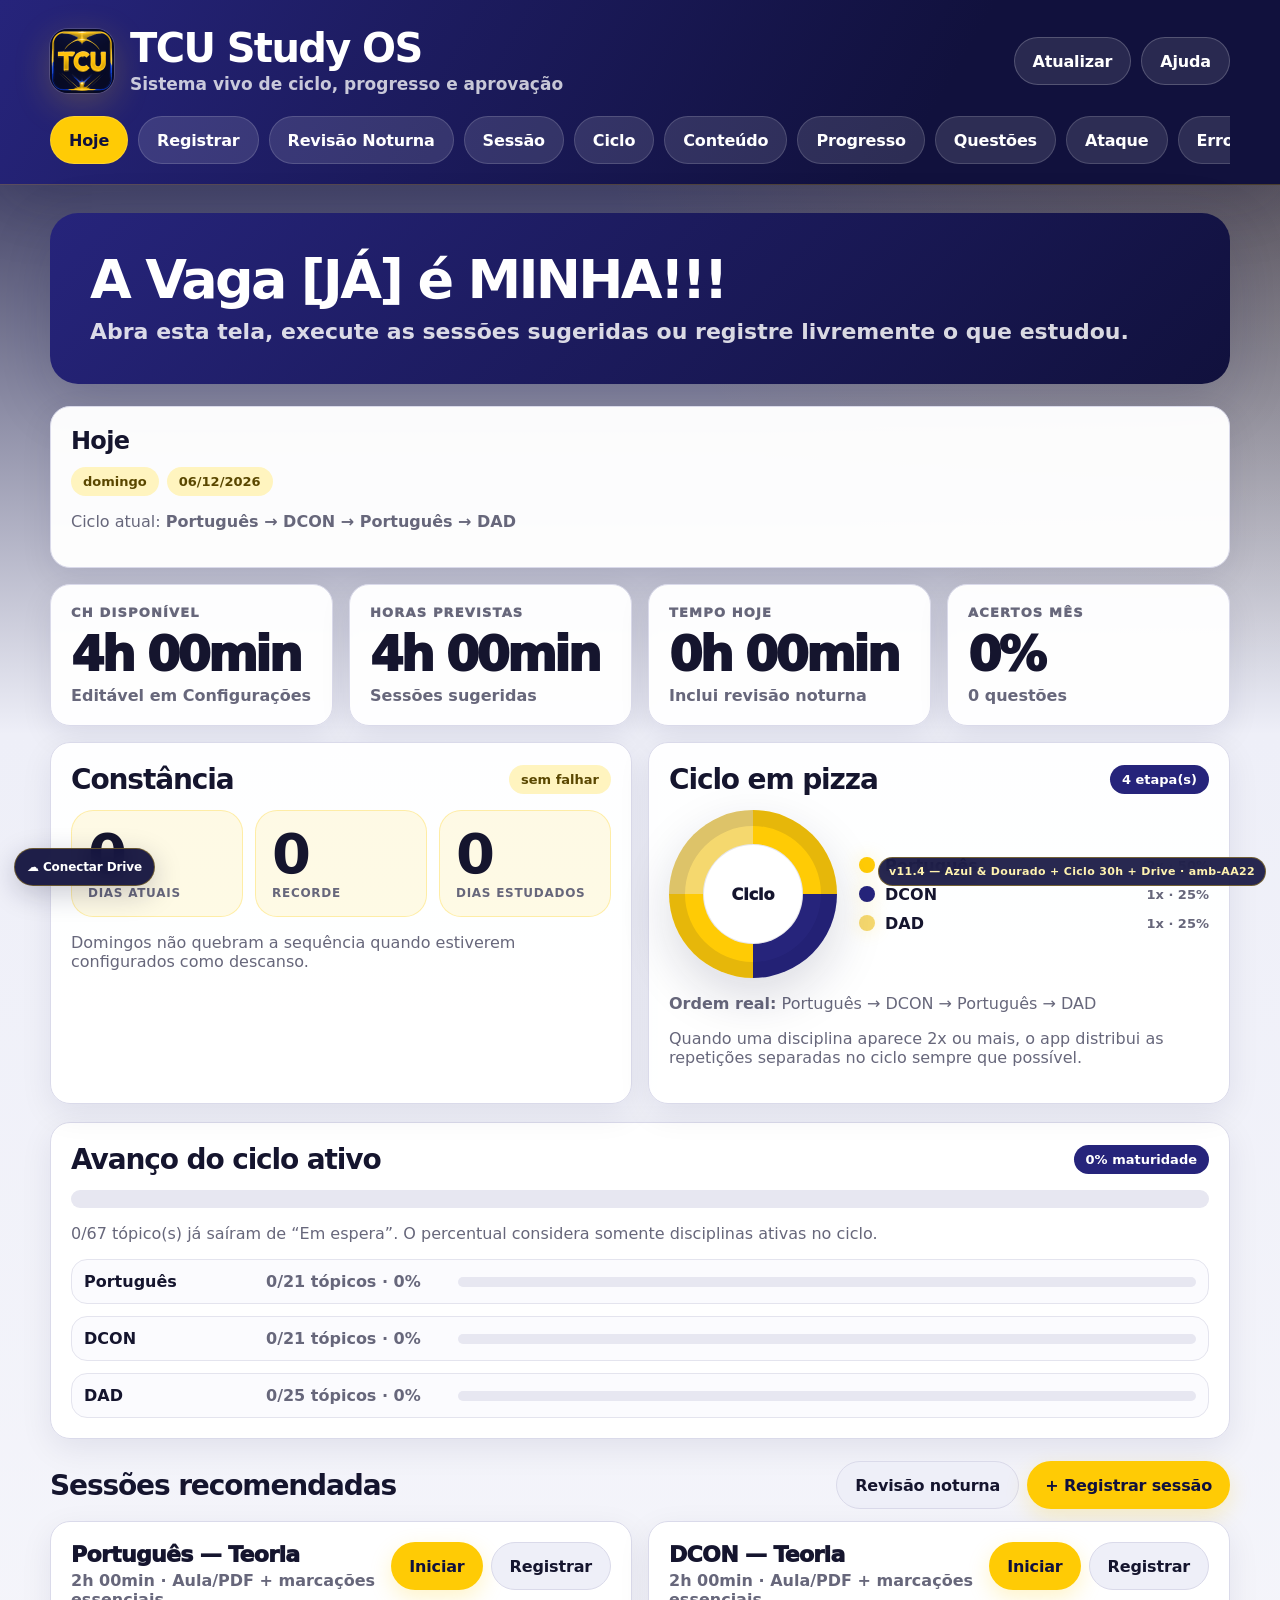
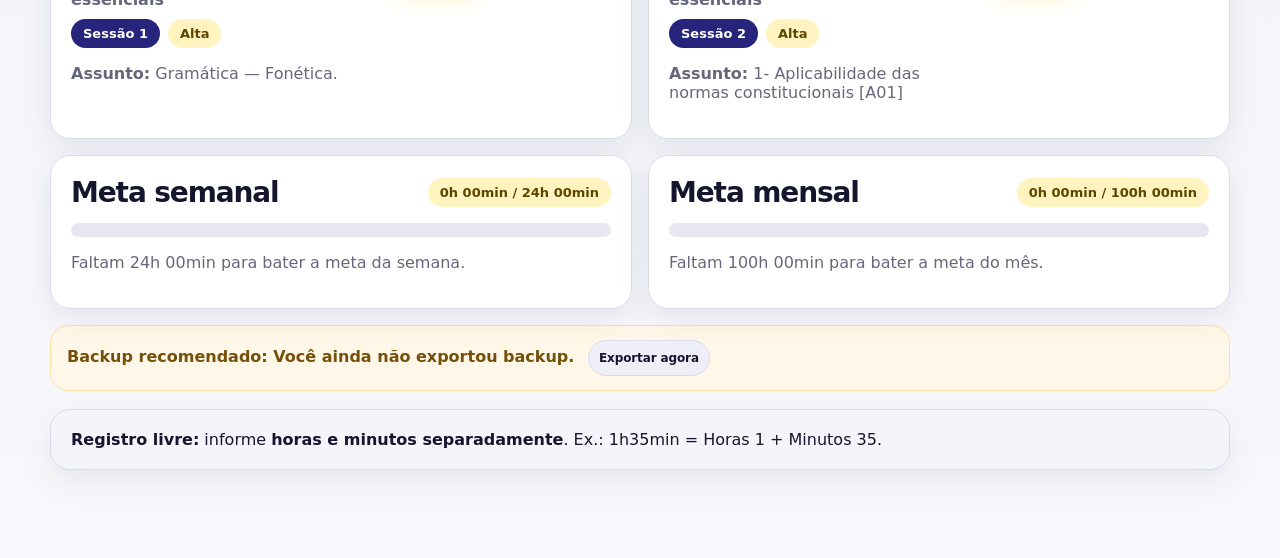
==== index.html @ 18fb5bc8 "Load v11.5 migration before app startup" ====
<!doctype html>
<html lang="pt-BR">
<head>
  <meta charset="utf-8" />
  <meta name="viewport" content="width=device-width, initial-scale=1, viewport-fit=cover" />
  <meta name="theme-color" content="#26247B" />
  <meta name="apple-mobile-web-app-capable" content="yes" />
  <meta name="apple-mobile-web-app-status-bar-style" content="black-translucent" />
  <meta name="apple-mobile-web-app-title" content="TCU Study OS" />
  <title>TCU Study OS</title>
  <link rel="manifest" href="manifest.webmanifest" />
  <link rel="icon" type="image/svg+xml" href="assets/icons/favicon-v11-blue-gold.svg?v=11.5" />
  <link rel="apple-touch-icon" href="assets/icons/logo-v11-azul-dourado.png?v=11.5" />
  <link rel="stylesheet" href="styles.css?v=11.5" />
  <link rel="stylesheet" href="drive-sync.css?v=11.5" />
</head>
<body>
  <div id="app" class="app-shell" aria-live="polite"></div>
  <noscript>Este app precisa de JavaScript ativado para funcionar.</noscript>
  <!-- v11.5: cria os cursos que faltarem, corrige o ciclo e marca extras de DAD antes de o app ler o estado local. -->
  <script src="study-plan-v11-5.js?v=11.5" defer></script>
  <script src="app.js?v=11.5" defer></script>
  <script src="theme-tcu-blue-gold.js?v=11.5" defer></script>
  <!-- Mantém o hotfix do Client ID OAuth validado na v11.3.1. -->
  <script src="oauth-client-hotfix-v11.3.1.js" defer></script>
  <script src="drive-sync.js?v=11.5" defer></script>
</body>
</html>
---- styles.css ----
:root {
  --bg: #11113D;
  --bg-2: #1B1A58;
  --panel: #ffffff;
  --panel-2: #F4F5FA;
  --ink: #15152E;
  --text: #15152E;
  --muted: #67677B;
  --line: #DADAEA;
  --brand: #FFCB05;
  --brand-2: #F5D86E;
  --brand-3: #26247B;
  --warning: #C68A00;
  --danger: #D64545;
  --ok: #008C44;
  --shadow: 0 18px 60px rgba(17, 17, 61, .18);
  --radius-xl: 28px;
  --radius-lg: 20px;
  --radius-md: 14px;
  --max: 1180px;
  --touch: 48px;
  font-family: Inter, ui-sans-serif, system-ui, -apple-system, BlinkMacSystemFont, "Segoe UI", sans-serif;
}

* { box-sizing: border-box; }
html { background: var(--bg); color: var(--ink); }
body { margin: 0; min-height: 100vh; background: radial-gradient(circle at top right, rgba(255,203,5,.14), transparent 28%), linear-gradient(180deg, #11113D 0%, #EEEFF8 34%, #F8F8FC 100%); }
button, input, select, textarea { font: inherit; }
button { cursor: pointer; border: 0; }
a { color: inherit; }

.app-shell { min-height: 100vh; }
.container { width: min(var(--max), calc(100% - 28px)); margin: 0 auto; }

.hero {
  background: linear-gradient(120deg, #26247B, #11113D 72%);
  color: white;
  border-bottom: 1px solid rgba(255,203,5,.24);
  box-shadow: var(--shadow);
}
.hero-inner { width: min(var(--max), calc(100% - 28px)); margin: 0 auto; padding: 28px 0 20px; }
.topbar { display: flex; align-items: center; justify-content: space-between; gap: 18px; }
.brand { display: flex; align-items: center; gap: 16px; min-width: 0; }
.logo { width: 64px; height: 64px; border-radius: 18px; object-fit: cover; box-shadow: 0 0 0 1px rgba(255,255,255,.14), 0 10px 36px rgba(255,203,5,.22); }
.brand h1 { margin: 0; font-size: clamp(24px, 4vw, 40px); line-height: 1; letter-spacing: -.04em; }
.brand p { margin: 6px 0 0; color: rgba(255,255,255,.76); font-weight: 800; font-size: clamp(14px, 2vw, 17px); }
.top-actions { display: flex; gap: 10px; flex-wrap: wrap; justify-content: flex-end; }
.nav { display: flex; gap: 10px; overflow-x: auto; padding: 22px 0 0; scrollbar-width: none; }
.nav::-webkit-scrollbar { display: none; }
.nav-btn, .ghost-btn, .primary-btn, .danger-btn, .subtle-btn {
  min-height: var(--touch); padding: 12px 18px; border-radius: 999px; font-weight: 900; letter-spacing: -.01em; white-space: nowrap; transition: transform .12s ease, opacity .12s ease, background .12s ease;
}
.nav-btn { color: white; background: rgba(255,255,255,.12); border: 1px solid rgba(255,255,255,.15); }
.nav-btn.active { color: #11113D; background: var(--brand); }
.ghost-btn { color: white; background: rgba(255,255,255,.10); border: 1px solid rgba(255,255,255,.20); }
.primary-btn { color: #11113D; background: var(--brand); box-shadow: 0 8px 22px rgba(255,203,5,.22); }
.subtle-btn { color: var(--ink); background: #EEEFF8; border: 1px solid var(--line); }
.danger-btn { color: white; background: var(--danger); }
button:hover { transform: translateY(-1px); }
button:disabled { opacity: .46; cursor: not-allowed; transform: none; }

main { padding: 28px 0 88px; }
.banner { background: linear-gradient(135deg, #26247B, #11113D); color: white; border-radius: var(--radius-xl); padding: clamp(24px, 4vw, 40px); box-shadow: var(--shadow); margin-bottom: 22px; }
.banner h2 { margin: 0; font-size: clamp(32px, 6vw, 54px); letter-spacing: -.05em; line-height: 1; }
.banner p { margin: 12px 0 0; color: rgba(255,255,255,.84); font-size: clamp(17px, 2.5vw, 22px); font-weight: 700; }

.grid { display: grid; gap: 16px; }
.grid.cards-4 { grid-template-columns: repeat(4, minmax(0,1fr)); }
.grid.cards-3 { grid-template-columns: repeat(3, minmax(0,1fr)); }
.grid.cards-2 { grid-template-columns: repeat(2, minmax(0,1fr)); }
.card { background: rgba(255,255,255,.97); border: 1px solid var(--line); border-radius: var(--radius-lg); padding: 20px; box-shadow: 0 10px 32px rgba(17,17,61,.08); }
.card.soft { background: var(--panel-2); }
.card h3 { margin: 0 0 12px; font-size: 24px; letter-spacing: -.03em; }
.kpi { min-height: 118px; }
.kpi .label { color: var(--muted); text-transform: uppercase; letter-spacing: .09em; font-size: 13px; font-weight: 1000; }
.kpi .value { font-size: clamp(30px, 5vw, 48px); line-height: 1; margin-top: 10px; font-weight: 1000; letter-spacing: -.06em; }
.kpi .hint { margin-top: 8px; color: var(--muted); font-weight: 700; }
.badges { display: flex; gap: 8px; flex-wrap: wrap; margin: 10px 0 14px; }
.badge { display: inline-flex; align-items: center; gap: 6px; border-radius: 999px; padding: 7px 12px; font-weight: 900; font-size: 13px; background: #FFF4BF; color: #5A4700; }
.badge.dark { background: #26247B; color: white; }
.badge.warn { background: #FFF3D7; color: #745000; }
.badge.danger { background: #FFE5E5; color: #842222; }
.badge.ok { background: #DDF4E8; color: #006B35; }

.session-card { display: grid; grid-template-columns: 1fr auto; gap: 12px; align-items: start; }
.session-title { font-size: 22px; font-weight: 1000; letter-spacing: -.03em; }
.session-meta { color: var(--muted); margin-top: 4px; font-weight: 700; }
.source-link { color: #26247B; font-weight: 900; text-decoration: none; }
.source-link:hover { text-decoration: underline; }

.form-grid { display: grid; grid-template-columns: repeat(12, minmax(0, 1fr)); gap: 14px; align-items: end; }
.field { display: flex; flex-direction: column; gap: 7px; }
.field label { font-weight: 1000; color: #57576E; text-transform: uppercase; letter-spacing: .08em; font-size: 12px; }
.field input, .field select, .field textarea {
  min-height: 52px;
  border: 1px solid #DADAEA;
  background: white;
  color: var(--ink);
  border-radius: 14px;
  padding: 12px 14px;
  outline: none;
  width: 100%;
}
.field textarea { min-height: 96px; resize: vertical; }
.field input:focus, .field select:focus, .field textarea:focus { border-color: var(--brand); box-shadow: 0 0 0 4px rgba(255,203,5,.16); }
.span-2 { grid-column: span 2; }
.span-3 { grid-column: span 3; }
.span-4 { grid-column: span 4; }
.span-5 { grid-column: span 5; }
.span-6 { grid-column: span 6; }
.span-8 { grid-column: span 8; }
.span-12 { grid-column: span 12; }

.table-wrap { overflow-x: auto; border: 1px solid var(--line); border-radius: 18px; background: white; }
table { width: 100%; border-collapse: collapse; min-width: 780px; }
th, td { padding: 12px 14px; border-bottom: 1px solid #E6E6F0; text-align: left; vertical-align: middle; }
th { background: #F2F2F8; color: #5F5F76; text-transform: uppercase; letter-spacing: .07em; font-size: 12px; font-weight: 1000; }
tr:last-child td { border-bottom: 0; }
.table-actions { display:flex; gap:8px; flex-wrap: wrap; }
.inline-input { width: 100%; min-width: 90px; border: 1px solid #DADAEA; border-radius: 12px; padding: 8px 10px; }
.inline-select { width: 100%; min-width: 112px; border: 1px solid #DADAEA; border-radius: 12px; padding: 8px 10px; background: white; }
.checkbox { width: 22px; height: 22px; accent-color: #26247B; }
.progress-bar { height: 10px; border-radius: 999px; background: #E7E7F1; overflow: hidden; }
.progress-bar > span { display: block; height: 100%; background: linear-gradient(90deg, var(--brand), var(--brand-3)); border-radius: inherit; }

.notice { border-radius: 18px; padding: 14px 16px; background: #F5F5FA; border: 1px solid #DADAEA; color: #343451; font-weight: 800; }
.notice.danger { background: #FFF1F1; border-color: #FFD1D1; color: #8C2B2B; }
.notice.warn { background: #FFF8E8; border-color: #FFE1A6; color: #74500A; }
.empty { padding: 22px; color: var(--muted); font-weight: 700; }
.muted { color: var(--muted); }
.section-title { display: flex; align-items: center; justify-content: space-between; gap: 16px; margin: 22px 0 12px; }
.section-title h3 { margin: 0; font-size: 28px; letter-spacing: -.04em; }

.footer-nav { display:none; position: fixed; z-index: 40; left: 0; right: 0; bottom: 0; padding: 10px 10px calc(10px + env(safe-area-inset-bottom)); background: rgba(17,17,61,.94); backdrop-filter: blur(16px); border-top: 1px solid rgba(255,203,5,.24); }
.footer-nav-inner { display: grid; grid-template-columns: repeat(5, 1fr); gap: 6px; }
.footer-nav button { min-height: 48px; border-radius: 16px; background: rgba(255,255,255,.10); color: white; font-size: 12px; font-weight: 1000; }
.footer-nav button.active { background: var(--brand); color: #11113D; }

@media (max-width: 860px) {
  .topbar { align-items: flex-start; }
  .top-actions { display: none; }
  .grid.cards-4, .grid.cards-3, .grid.cards-2 { grid-template-columns: 1fr; }
  .form-grid { grid-template-columns: 1fr; }
  .span-2, .span-3, .span-4, .span-5, .span-6, .span-8, .span-12 { grid-column: span 1; }
  .hero-inner { padding: 22px 0 14px; }
  .logo { width: 56px; height: 56px; }
  .nav { padding-bottom: 2px; }
  .nav .nav-btn:nth-child(n+6) { display:none; }
  main { padding-bottom: 104px; }
  .footer-nav { display:block; }
  .session-card { grid-template-columns: 1fr; }
}

@media (display-mode: standalone) {
  body { padding-top: env(safe-area-inset-top); }
}

/* v3: gestão de conteúdo/tópicos */
.inline-input.topic-notes{min-width:260px; min-height:42px; resize:vertical;}
.mini{padding:8px 10px; font-size:12px;}
@media (max-width: 820px){ .inline-input.topic-notes{min-width:180px;} }

/* v5 — Constância + Ciclo em pizza */
.section-title.compact { margin: 0 0 14px; align-items: center; }
.constancy-card .constancy-values { display: grid; grid-template-columns: repeat(3, 1fr); gap: 12px; margin-top: 8px; }
.constancy-card .constancy-values div { border-radius: 22px; background: rgba(255,203,5,.10); border: 1px solid rgba(255,203,5,.28); padding: 16px; }
.constancy-card .constancy-values strong { display: block; font-size: clamp(32px, 5vw, 56px); line-height: .95; color: var(--ink); }
.constancy-card .constancy-values span { display: block; margin-top: 6px; color: var(--muted); font-weight: 800; text-transform: uppercase; letter-spacing: .06em; font-size: 12px; }
.cycle-pizza-wrap { display: grid; grid-template-columns: 170px 1fr; gap: 20px; align-items: center; }
.cycle-pizza { width: 168px; height: 168px; border-radius: 50%; box-shadow: inset 0 0 0 16px rgba(17,17,61,.10), 0 20px 50px rgba(17,17,61,.15); position: relative; display: grid; place-items: center; }
.cycle-pizza::after { content: ''; position: absolute; inset: 34px; background: #fff; border-radius: 50%; box-shadow: inset 0 0 0 1px rgba(17,17,61,.10); }
.cycle-pizza span { position: relative; z-index: 1; font-weight: 1000; color: var(--ink); }
.cycle-legend { display: grid; gap: 10px; }
.cycle-legend div { display: grid; grid-template-columns: 16px 1fr auto; align-items: center; gap: 10px; }
.cycle-legend i { width: 16px; height: 16px; border-radius: 99px; display: block; box-shadow: 0 0 18px rgba(255,203,5,.22); }
.cycle-legend span { color: var(--muted); font-weight: 800; font-size: 13px; }
@media (max-width: 720px) { .cycle-pizza-wrap { grid-template-columns: 1fr; } .cycle-pizza { margin: 0 auto; } .constancy-card .constancy-values { grid-template-columns: 1fr; } }

/* v7 — rotina inteligente + backup seguro */
.small-kpi { font-size: clamp(22px, 3.2vw, 34px) !important; letter-spacing: -.03em !important; }
.progress-bar.goal { height: 14px; margin: 10px 0 12px; }
.notice.ok { background:#EAF7F0; border-color:#B9E1CC; color:#006B35; }
.field-help { margin-top: 8px; font-weight: 800; }
.table-actions .mini, .mini { min-height: 36px; padding: 7px 10px; }

/* v8 — Progresso motivacional + backup assistido */
.record-card .label { color: var(--muted); text-transform: uppercase; letter-spacing: .09em; font-size: 13px; font-weight: 1000; }
.record-card .value { font-size: clamp(28px, 4.5vw, 44px); line-height: 1; margin-top: 10px; font-weight: 1000; letter-spacing: -.05em; }
.record-card .hint { margin-top: 8px; color: var(--muted); font-weight: 800; }
.progress-bar.big { height: 18px; margin: 14px 0 14px; }
.cycle-progress-list { display: grid; gap: 12px; margin-top: 16px; }
.cycle-progress-row { display: grid; grid-template-columns: 170px 180px 1fr; gap: 12px; align-items: center; padding: 12px; border: 1px solid #E4E4EE; border-radius: 16px; background: #FBFBFE; }
.cycle-progress-row span { color: var(--muted); font-weight: 800; }
.achievement-grid { display: grid; grid-template-columns: repeat(3, minmax(0, 1fr)); gap: 12px; margin-top: 12px; }
.achievement { border: 1px solid #E1E1EC; border-radius: 18px; padding: 14px; background: #FAFAFD; }
.achievement.done { background: linear-gradient(135deg, rgba(255,203,5,.18), rgba(38,36,123,.10)); border-color: rgba(255,203,5,.55); }
.achievement strong { display: block; font-weight: 1000; }
.achievement span { display: block; color: var(--muted); margin-top: 5px; font-weight: 800; }
@media (max-width: 820px) { .cycle-progress-row { grid-template-columns: 1fr; } .achievement-grid { grid-template-columns: 1fr; } }

/* v9 — Questões + versão do app */
.app-version{
  position: fixed;
  right: 14px;
  bottom: 14px;
  z-index: 60;
  padding: 7px 10px;
  border-radius: 999px;
  background: rgba(17, 17, 61, .90);
  color: #FFF3B0;
  border: 1px solid rgba(255,203,5,.35);
  font-size: 11px;
  font-weight: 800;
  letter-spacing: .03em;
  backdrop-filter: blur(10px);
}
.bar-list{display:grid;gap:14px;margin-top:12px}
.bar-row{display:grid;gap:8px}
.bar-label{display:flex;align-items:center;justify-content:space-between;gap:12px;color:var(--text)}
.bar-label span{color:var(--muted);font-weight:800;font-size:14px;white-space:nowrap}
.bar-track{height:14px;border-radius:999px;background:#E8E8F2;overflow:hidden;border:1px solid rgba(17,17,61,.08)}
.bar-track span{display:block;height:100%;border-radius:999px;background:linear-gradient(90deg,#FFCB05,#26247B)}
.bar-track.alt span{background:linear-gradient(90deg,#26247B,#F5D86E)}
@media (max-width: 700px){.app-version{display:none}.bar-label{display:block}.bar-label span{display:block;margin-top:3px;white-space:normal}}
---- drive-sync.css ----
.drive-sync-floating[data-state="synced"] {
  border-color: rgba(255,203,5,.55);
}

.drive-sync-floating[data-state="dirty"] {
  border-color: rgba(245,216,110,.75);
}

.drive-sync-floating[data-state="error"],
.drive-sync-floating[data-state="auth"] {
  border-color: rgba(214,69,69,.75);
}

.drive-sync-floating[data-state="connecting"],
.drive-sync-floating[data-state="syncing"] {
  opacity: .88;
}

.drive-sync-floating {
  position: fixed;
  z-index: 70;
  left: 14px;
  bottom: 14px;
  min-height: 38px;
  padding: 8px 12px;
  border-radius: 999px;
  color: white;
  background: rgba(17,17,61,.94);
  border: 1px solid rgba(255,203,5,.32);
  box-shadow: 0 8px 28px rgba(17,17,61,.22);
  backdrop-filter: blur(10px);
  font-size: 12px;
  font-weight: 900;
  letter-spacing: -.01em;
}

.drive-sync-floating:hover { transform: translateY(-1px); }

@media (max-width: 860px) {
  .drive-sync-floating {
    bottom: calc(86px + env(safe-area-inset-bottom));
  }
}
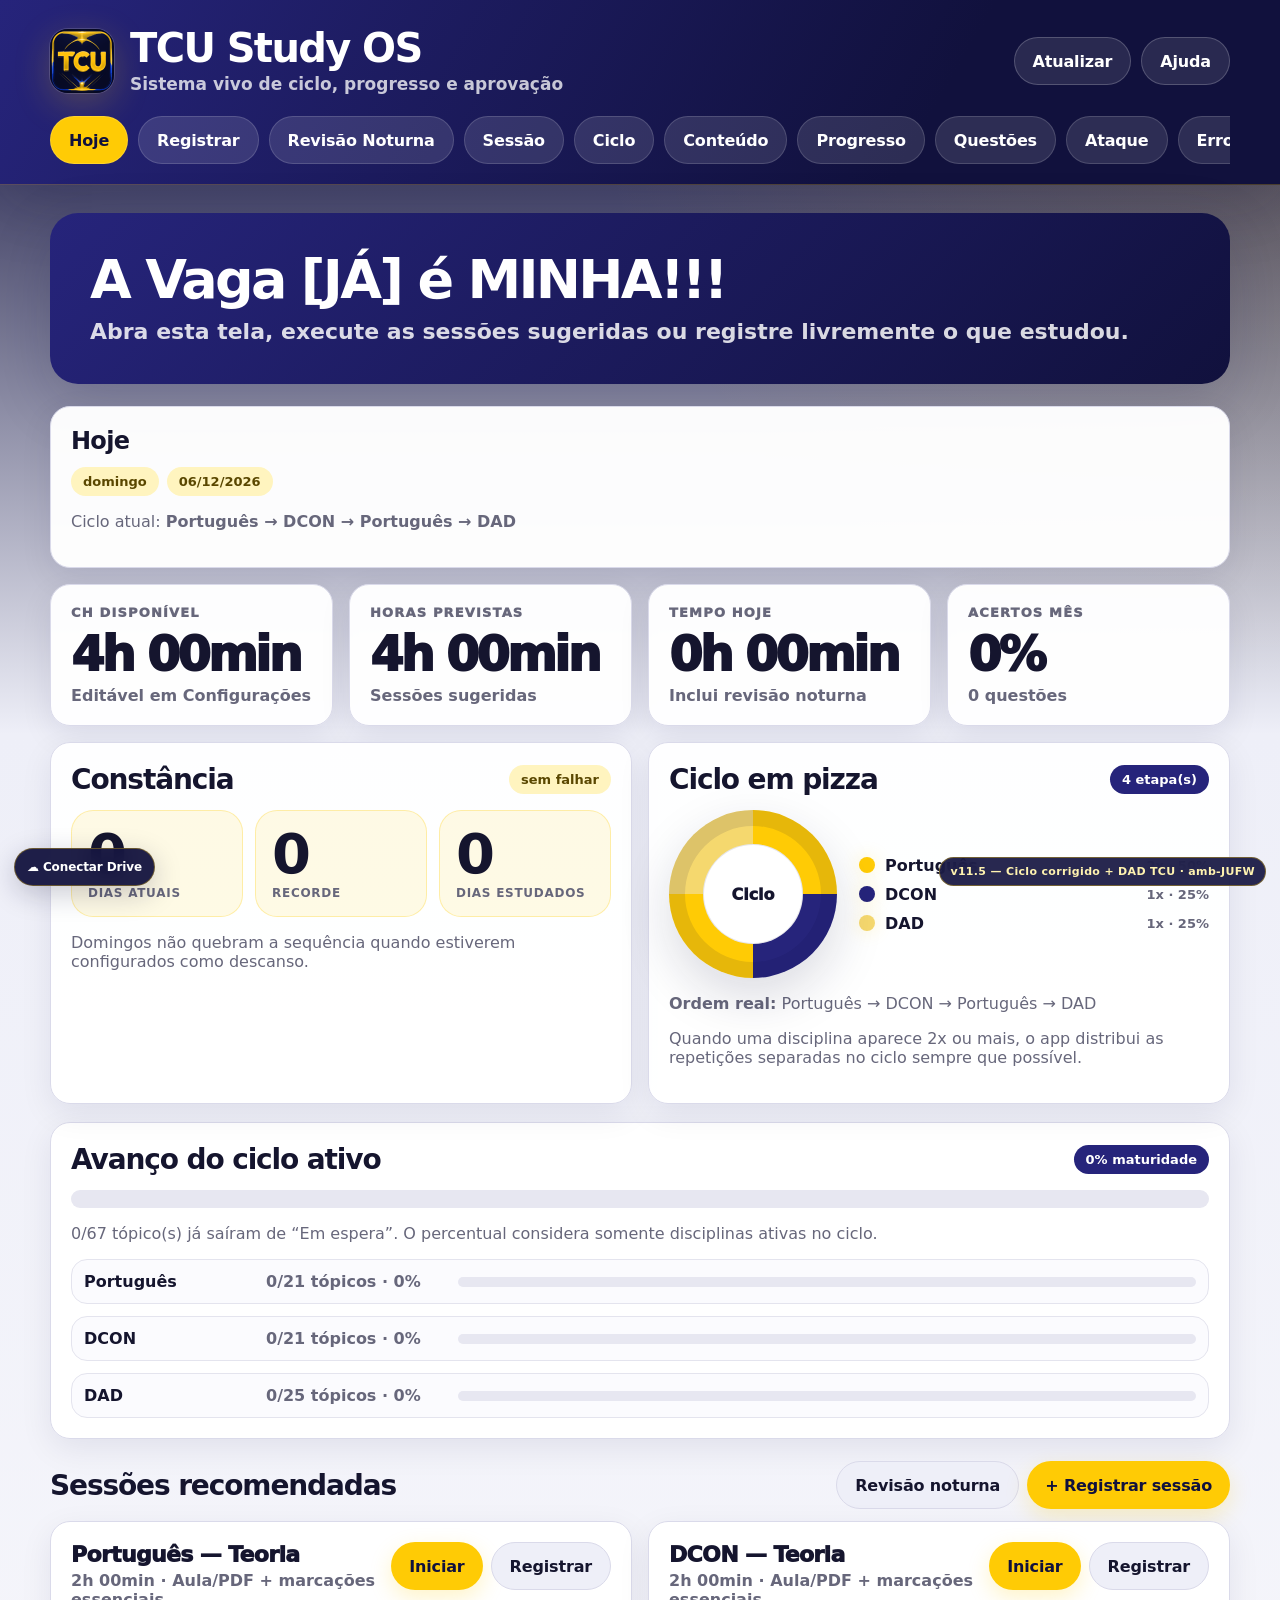
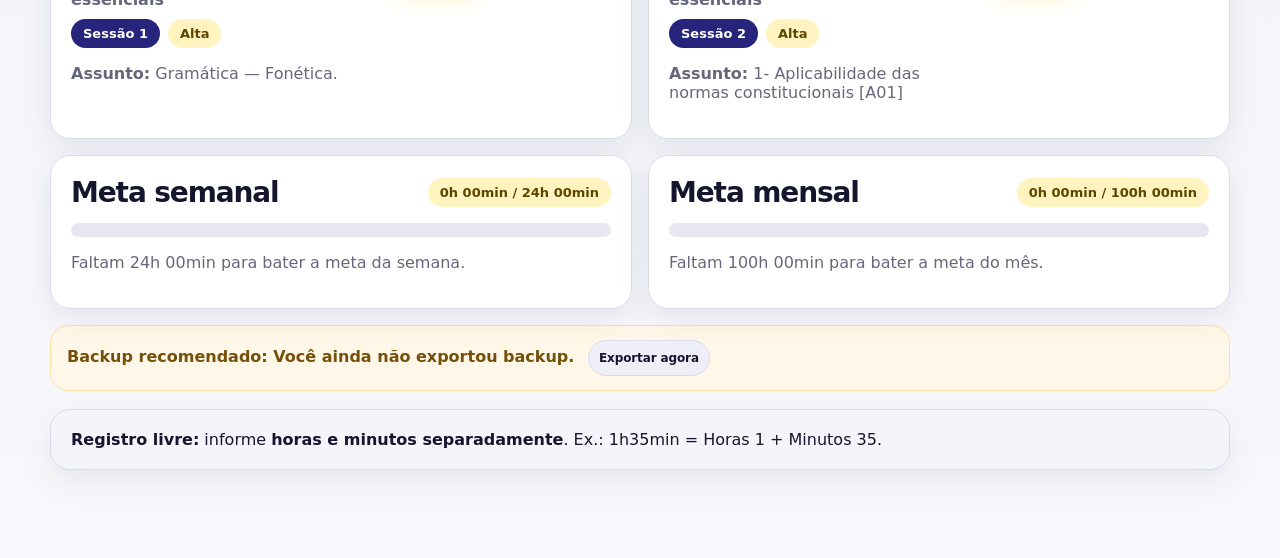
==== commit 080146ce: "Load NON TCU compatibility shim before migration" ====
--- a/index.html
+++ b/index.html
@@ -17,6 +17,8 @@
 <body>
   <div id="app" class="app-shell" aria-live="polite"></div>
   <noscript>Este app precisa de JavaScript ativado para funcionar.</noscript>
+  <!-- v11.5: a etiqueta [NÃO TCU] fica visível, mas não interfere na deduplicação do catálogo. -->
+  <script src="non-tcu-normalize-v11-5.js?v=11.5" defer></script>
   <!-- v11.5: cria os cursos que faltarem, corrige o ciclo e marca extras de DAD antes de o app ler o estado local. -->
   <script src="study-plan-v11-5.js?v=11.5" defer></script>
   <script src="app.js?v=11.5" defer></script>
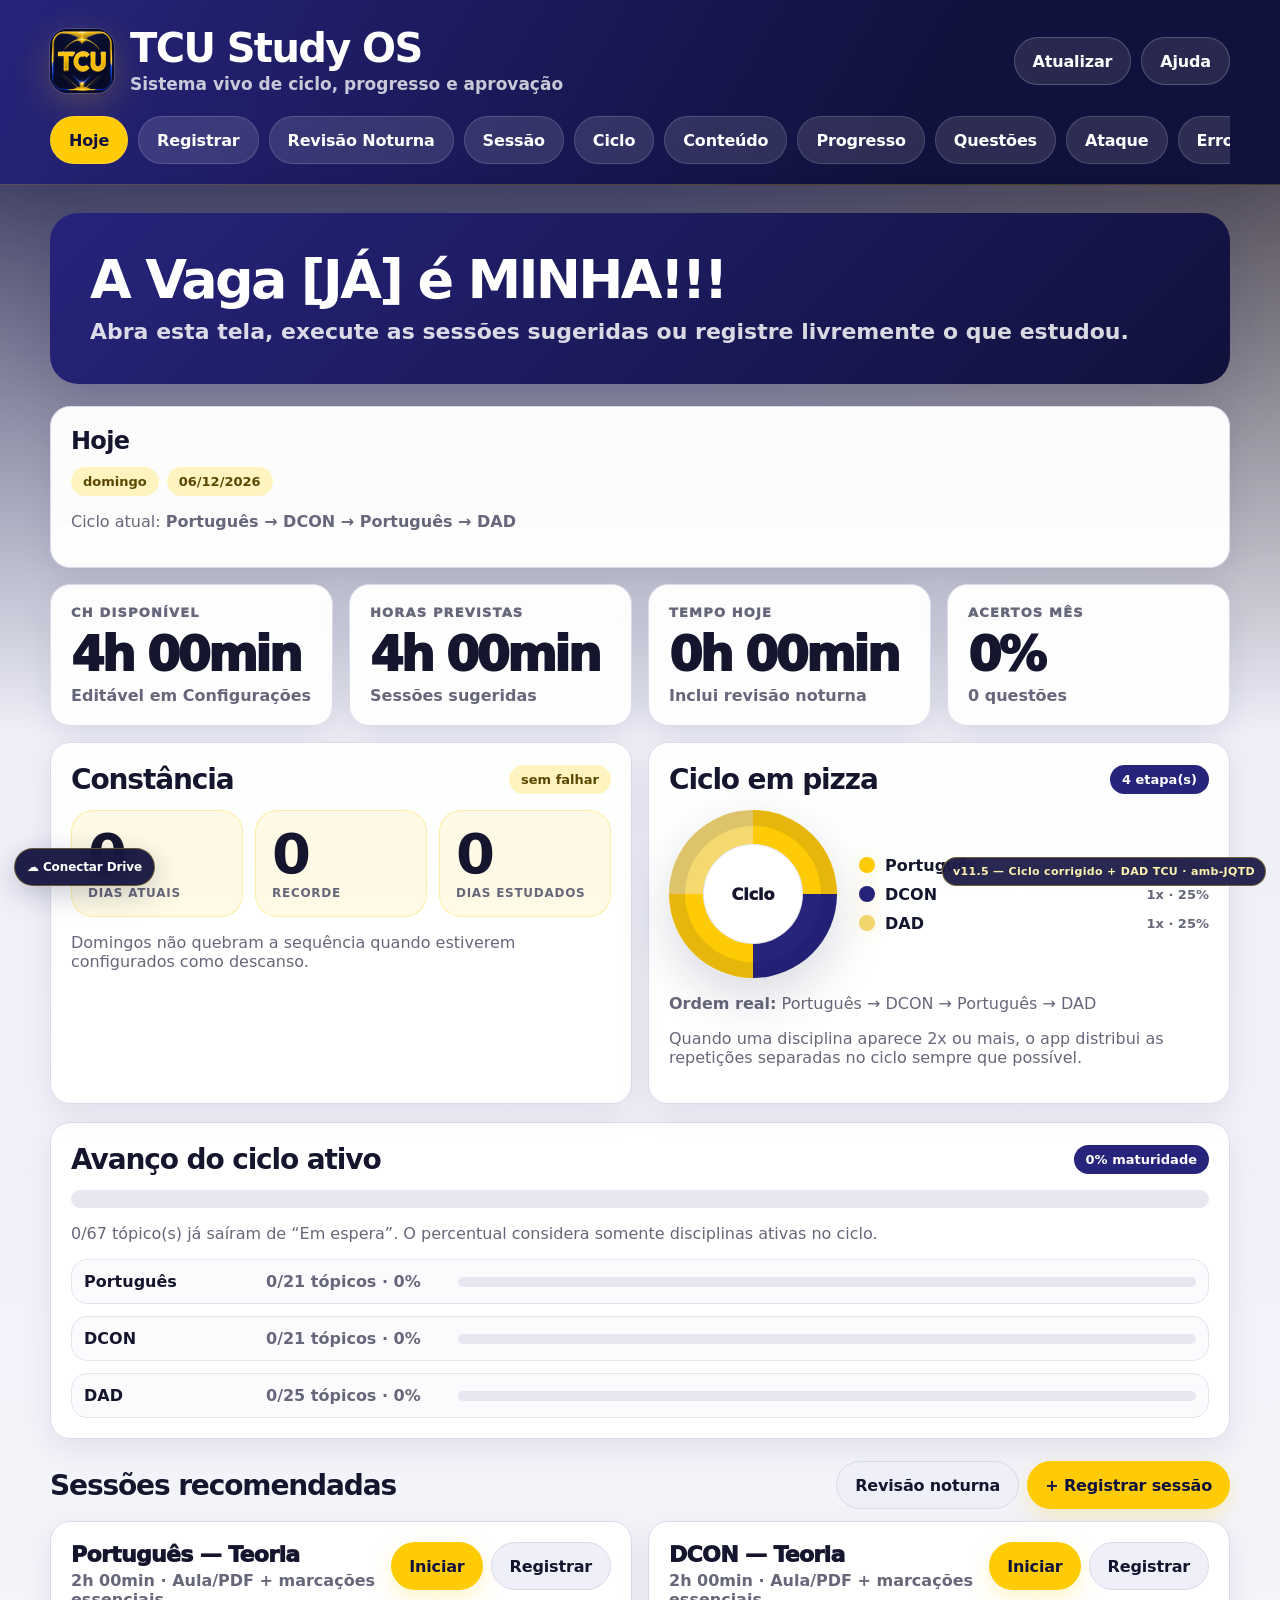
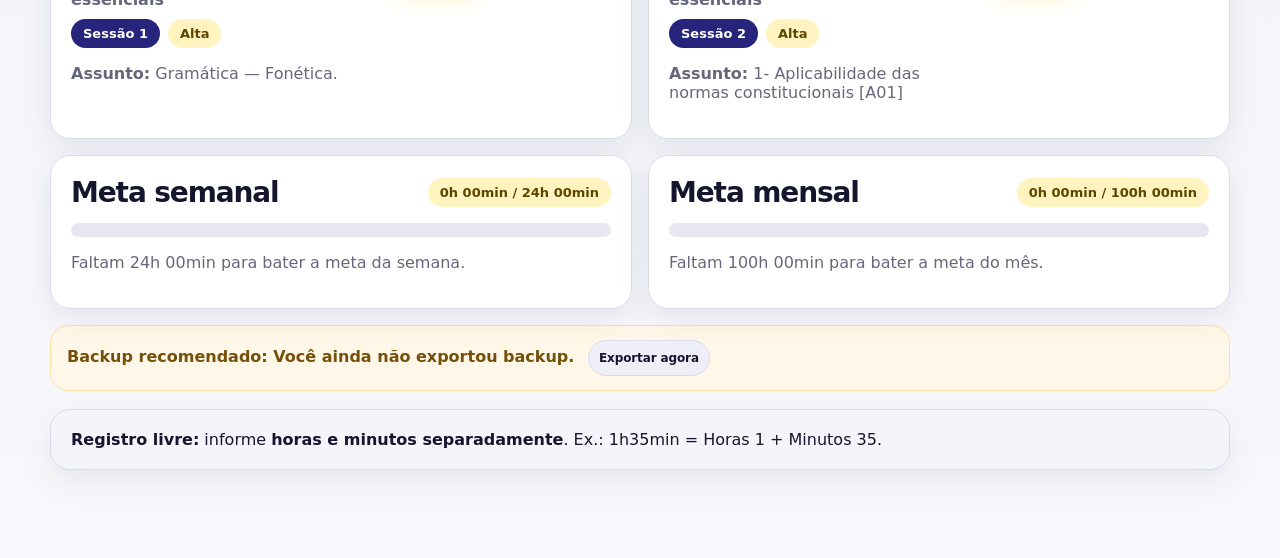
==== commit ae32f1fd: "chore: refresh TI curriculum client cache" ====
--- a/index.html
+++ b/index.html
@@ -20,8 +20,8 @@
   <!-- v11.5: a etiqueta [NÃO TCU] fica visível, mas não interfere na deduplicação do catálogo. -->
   <script src="non-tcu-normalize-v11-5.js?v=11.5" defer></script>
   <!-- v11.5: cria os cursos que faltarem, corrige o ciclo e marca extras de DAD antes de o app ler o estado local. -->
-  <script src="study-plan-v11-5.js?v=11.5" defer></script>
-  <script src="app.js?v=11.5" defer></script>
+  <script src="study-plan-v11-5.js?v=11.6" defer></script>
+  <script src="app.js?v=11.6" defer></script>
   <script src="theme-tcu-blue-gold.js?v=11.5" defer></script>
   <!-- Mantém o hotfix do Client ID OAuth validado na v11.3.1. -->
   <script src="oauth-client-hotfix-v11.3.1.js" defer></script>
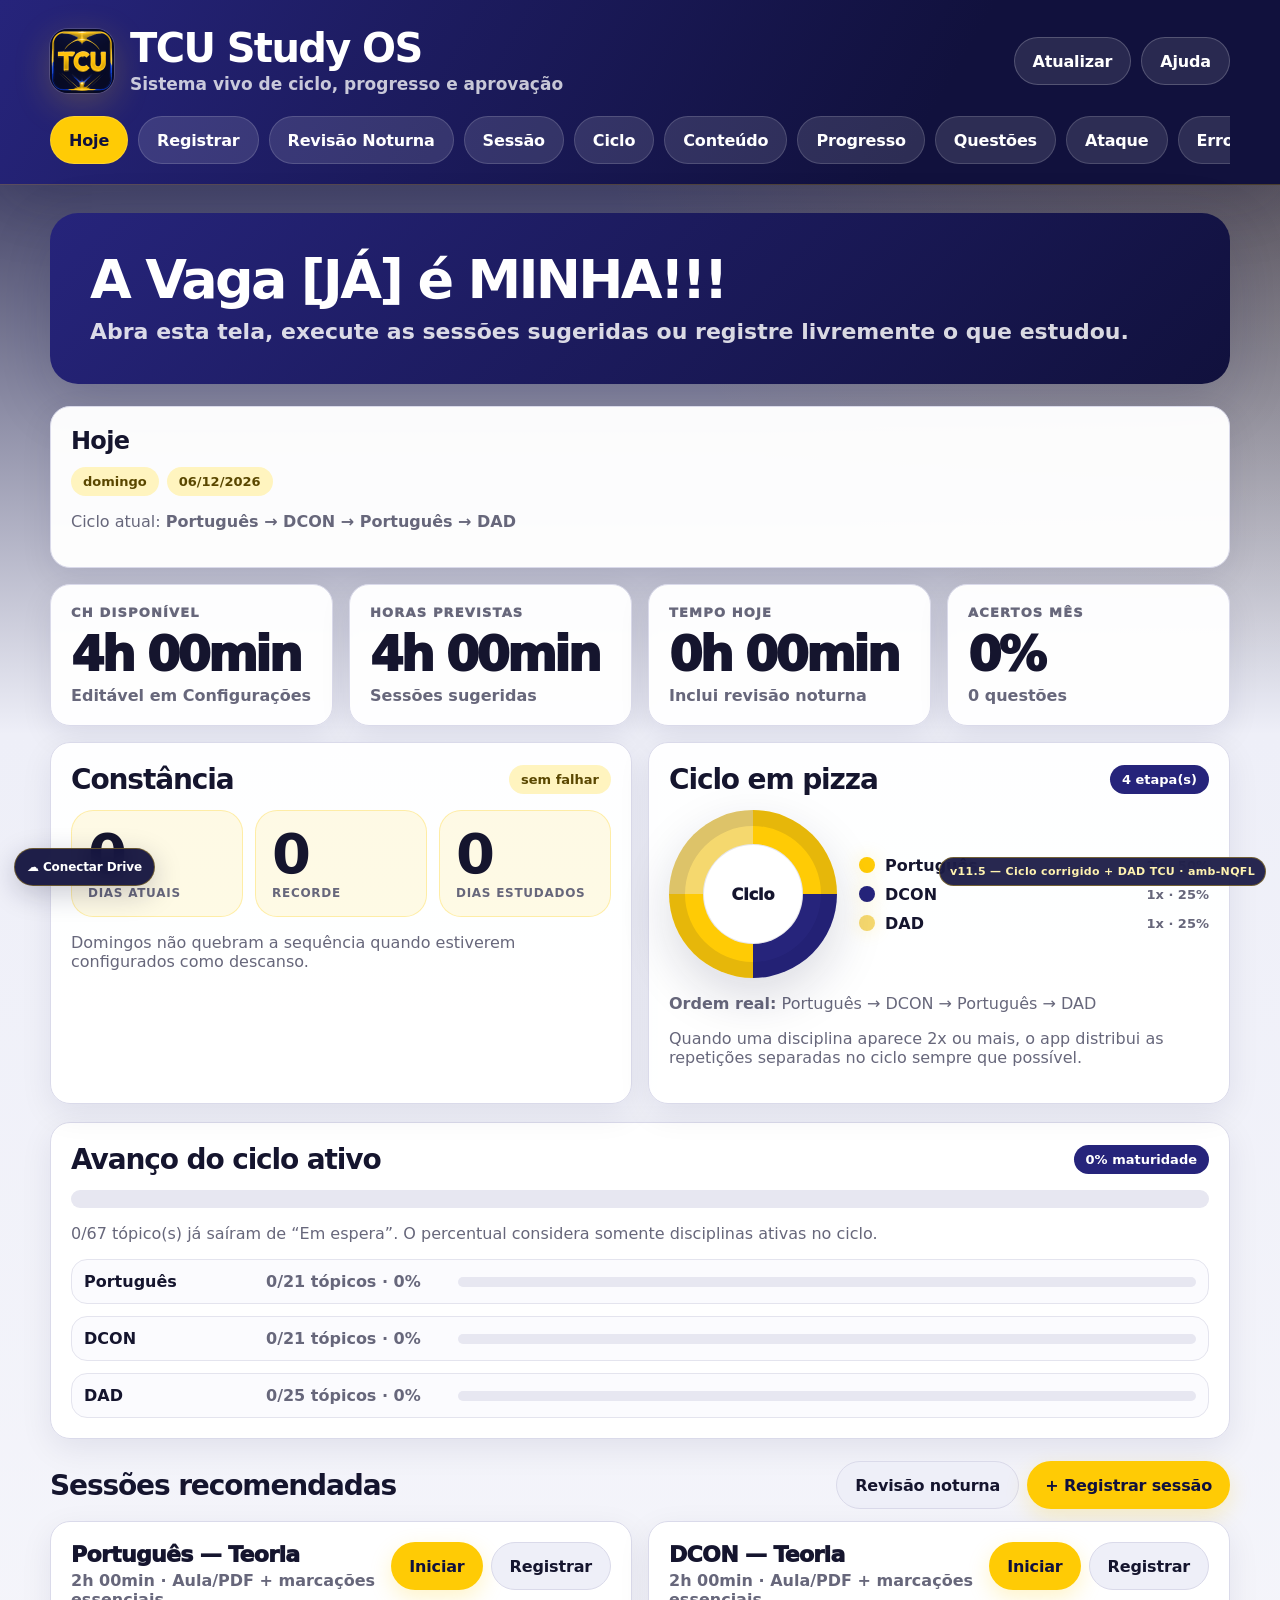
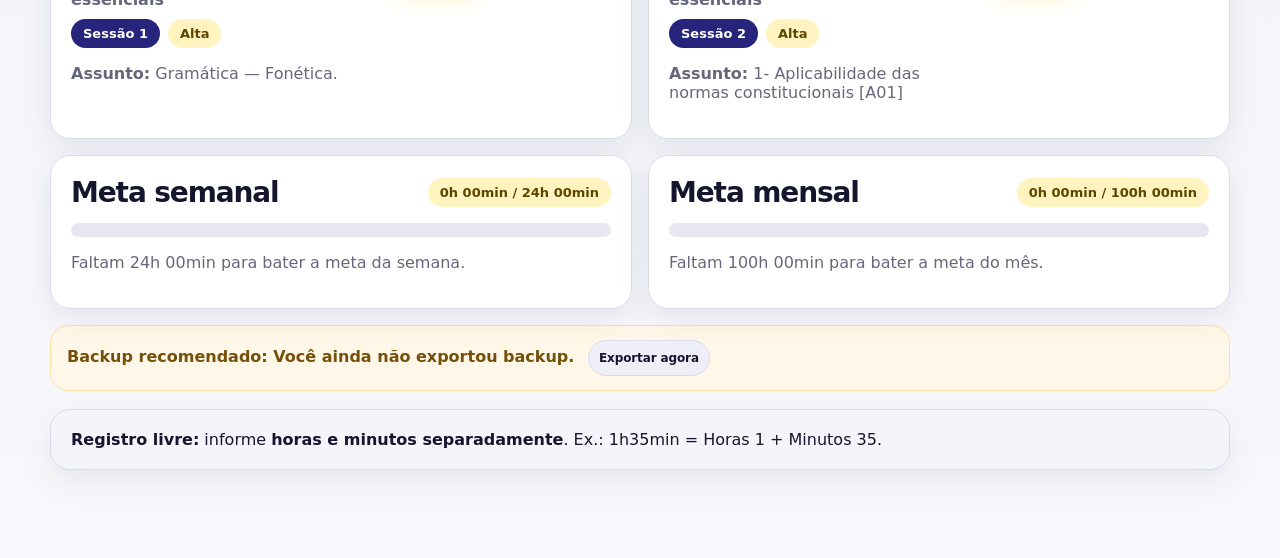
==== commit 44f4dca2: "chore: refresh TCU data-course scripts" ====
--- a/index.html
+++ b/index.html
@@ -20,8 +20,8 @@
   <!-- v11.5: a etiqueta [NÃO TCU] fica visível, mas não interfere na deduplicação do catálogo. -->
   <script src="non-tcu-normalize-v11-5.js?v=11.5" defer></script>
   <!-- v11.5: cria os cursos que faltarem, corrige o ciclo e marca extras de DAD antes de o app ler o estado local. -->
-  <script src="study-plan-v11-5.js?v=11.6" defer></script>
-  <script src="app.js?v=11.6" defer></script>
+  <script src="study-plan-v11-5.js?v=11.7" defer></script>
+  <script src="app.js?v=11.7" defer></script>
   <script src="theme-tcu-blue-gold.js?v=11.5" defer></script>
   <!-- Mantém o hotfix do Client ID OAuth validado na v11.3.1. -->
   <script src="oauth-client-hotfix-v11.3.1.js" defer></script>
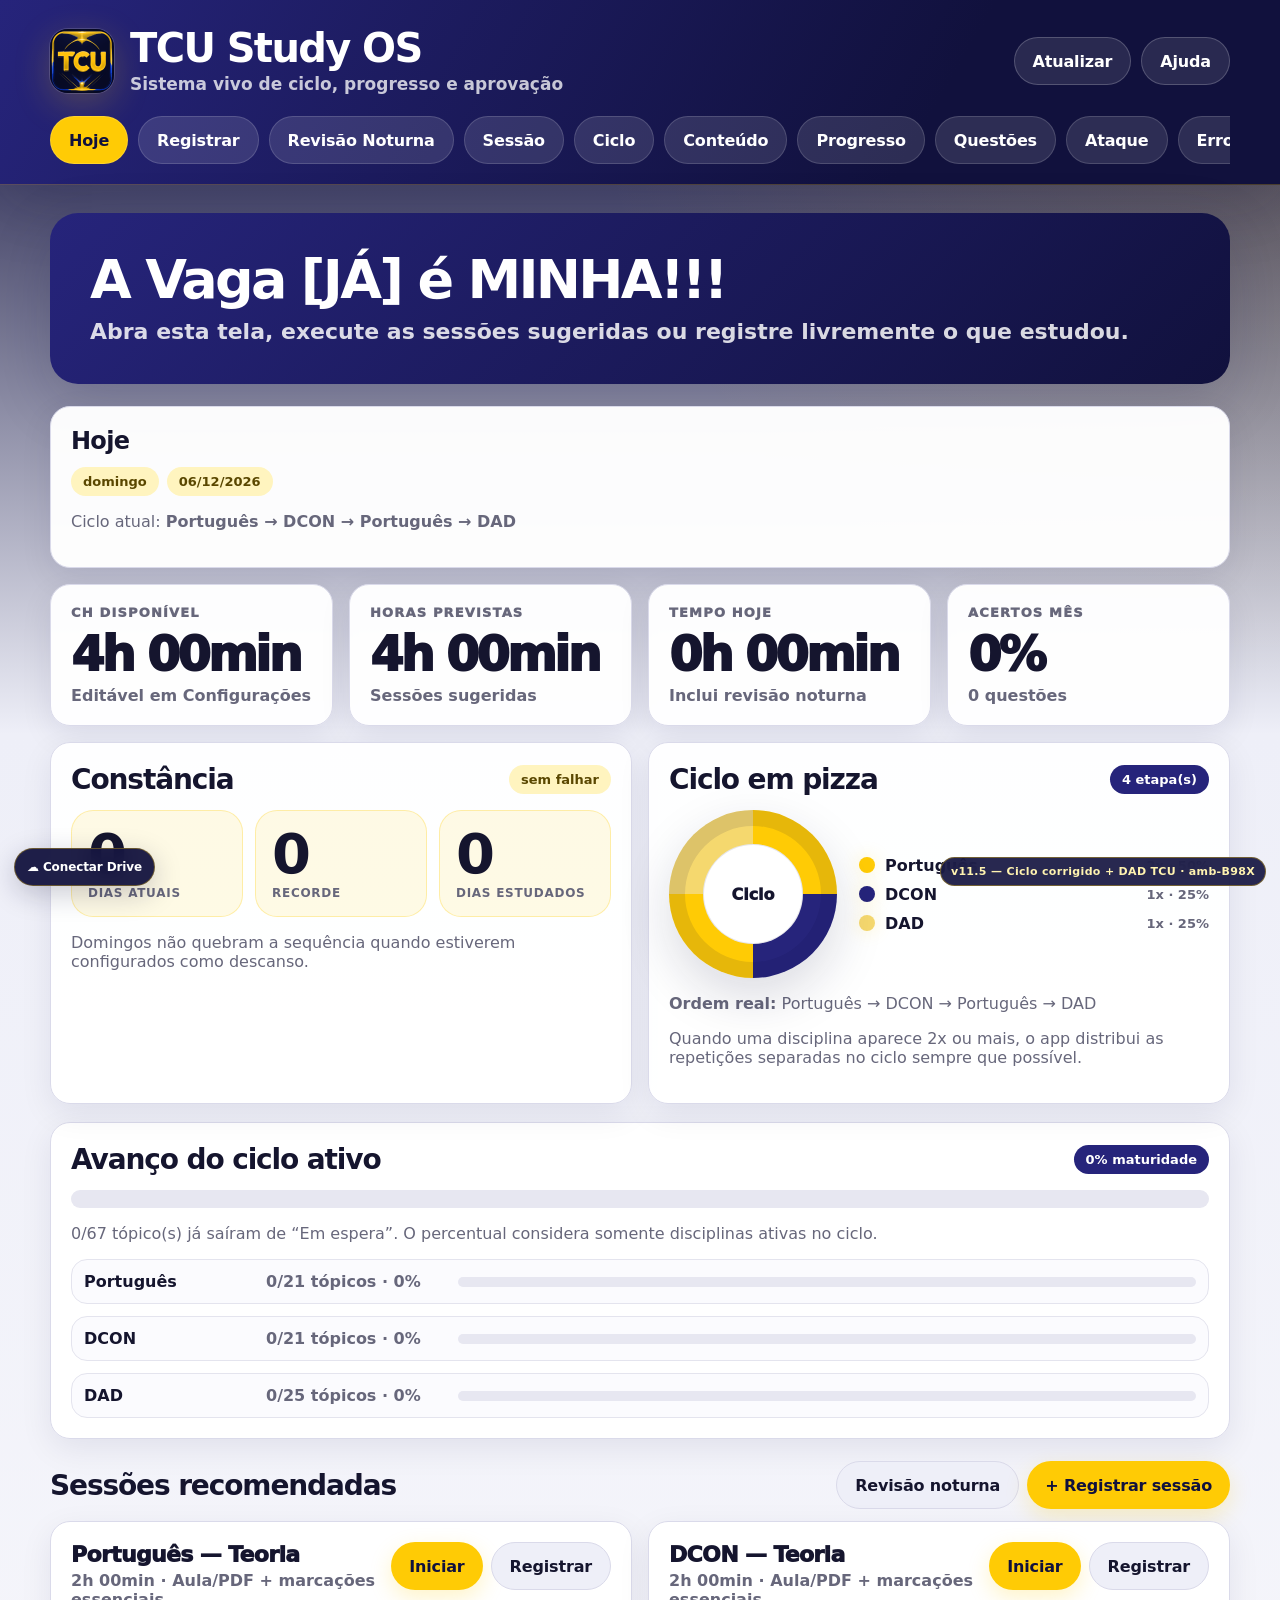
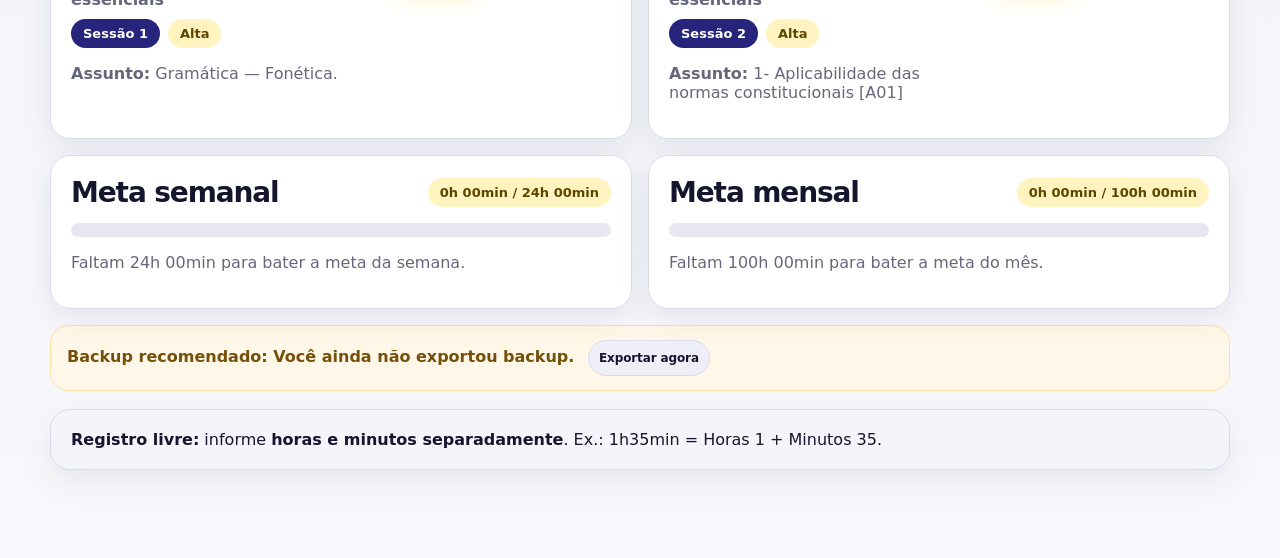
==== commit 1c320897: "chore(pwa): load TI lesson-reference interface" ====
--- a/index.html
+++ b/index.html
@@ -11,7 +11,7 @@
   <link rel="manifest" href="manifest.webmanifest" />
   <link rel="icon" type="image/svg+xml" href="assets/icons/favicon-v11-blue-gold.svg?v=11.5" />
   <link rel="apple-touch-icon" href="assets/icons/logo-v11-azul-dourado.png?v=11.5" />
-  <link rel="stylesheet" href="styles.css?v=11.5" />
+  <link rel="stylesheet" href="styles.css?v=11.8" />
   <link rel="stylesheet" href="drive-sync.css?v=11.5" />
 </head>
 <body>
@@ -21,7 +21,7 @@
   <script src="non-tcu-normalize-v11-5.js?v=11.5" defer></script>
   <!-- v11.5: cria os cursos que faltarem, corrige o ciclo e marca extras de DAD antes de o app ler o estado local. -->
   <script src="study-plan-v11-5.js?v=11.7" defer></script>
-  <script src="app.js?v=11.7" defer></script>
+  <script src="app.js?v=11.8" defer></script>
   <script src="theme-tcu-blue-gold.js?v=11.5" defer></script>
   <!-- Mantém o hotfix do Client ID OAuth validado na v11.3.1. -->
   <script src="oauth-client-hotfix-v11.3.1.js" defer></script>
--- a/styles.css
+++ b/styles.css
@@ -222,3 +222,47 @@
 .bar-track span{display:block;height:100%;border-radius:999px;background:linear-gradient(90deg,#FFCB05,#26247B)}
 .bar-track.alt span{background:linear-gradient(90deg,#26247B,#F5D86E)}
 @media (max-width: 700px){.app-version{display:none}.bar-label{display:block}.bar-label span{display:block;margin-top:3px;white-space:normal}}
+
+
+/* v11.8 — Orientação de curso/aula por tópico (TI - Ramon e TI - Ciência de Dados) */
+.ti-study-guide {
+  margin-top: 9px;
+  padding: 12px 13px;
+  border: 1px solid rgba(38,36,123,.18);
+  border-left: 4px solid #26247B;
+  border-radius: 12px;
+  background: #F5F5FB;
+  color: #191935;
+  min-width: 235px;
+  max-width: 530px;
+  overflow-wrap: anywhere;
+  font-size: 12px;
+  line-height: 1.5;
+}
+.ti-study-guide-label {
+  font-weight: 900;
+  font-size: 11px;
+  letter-spacing: .045em;
+  color: #26247B;
+  margin-bottom: 7px;
+}
+.ti-study-main { font-size: 13px; line-height: 1.45; }
+.ti-study-extra { margin-top: 5px; color: #43435C; }
+.ti-study-portals { display: flex; flex-wrap: wrap; gap: 6px; margin-top: 9px; }
+.ti-study-portal {
+  display: inline-flex;
+  align-items: center;
+  background: #E7E7F9;
+  color: #26247B;
+  border-radius: 999px;
+  padding: 5px 9px;
+  font-size: 11px;
+  text-decoration: none;
+  font-weight: 800;
+}
+.ti-study-portal:hover, .ti-study-portal:focus { text-decoration: underline; }
+.ti-study-caveat { margin-top: 8px; font-size: 11px; color: #646477; }
+#reg-topic-study-guide .ti-study-guide { max-width: none; }
+@media (max-width: 680px) {
+  .ti-study-guide { min-width: 185px; max-width: 320px; padding: 9px; }
+}
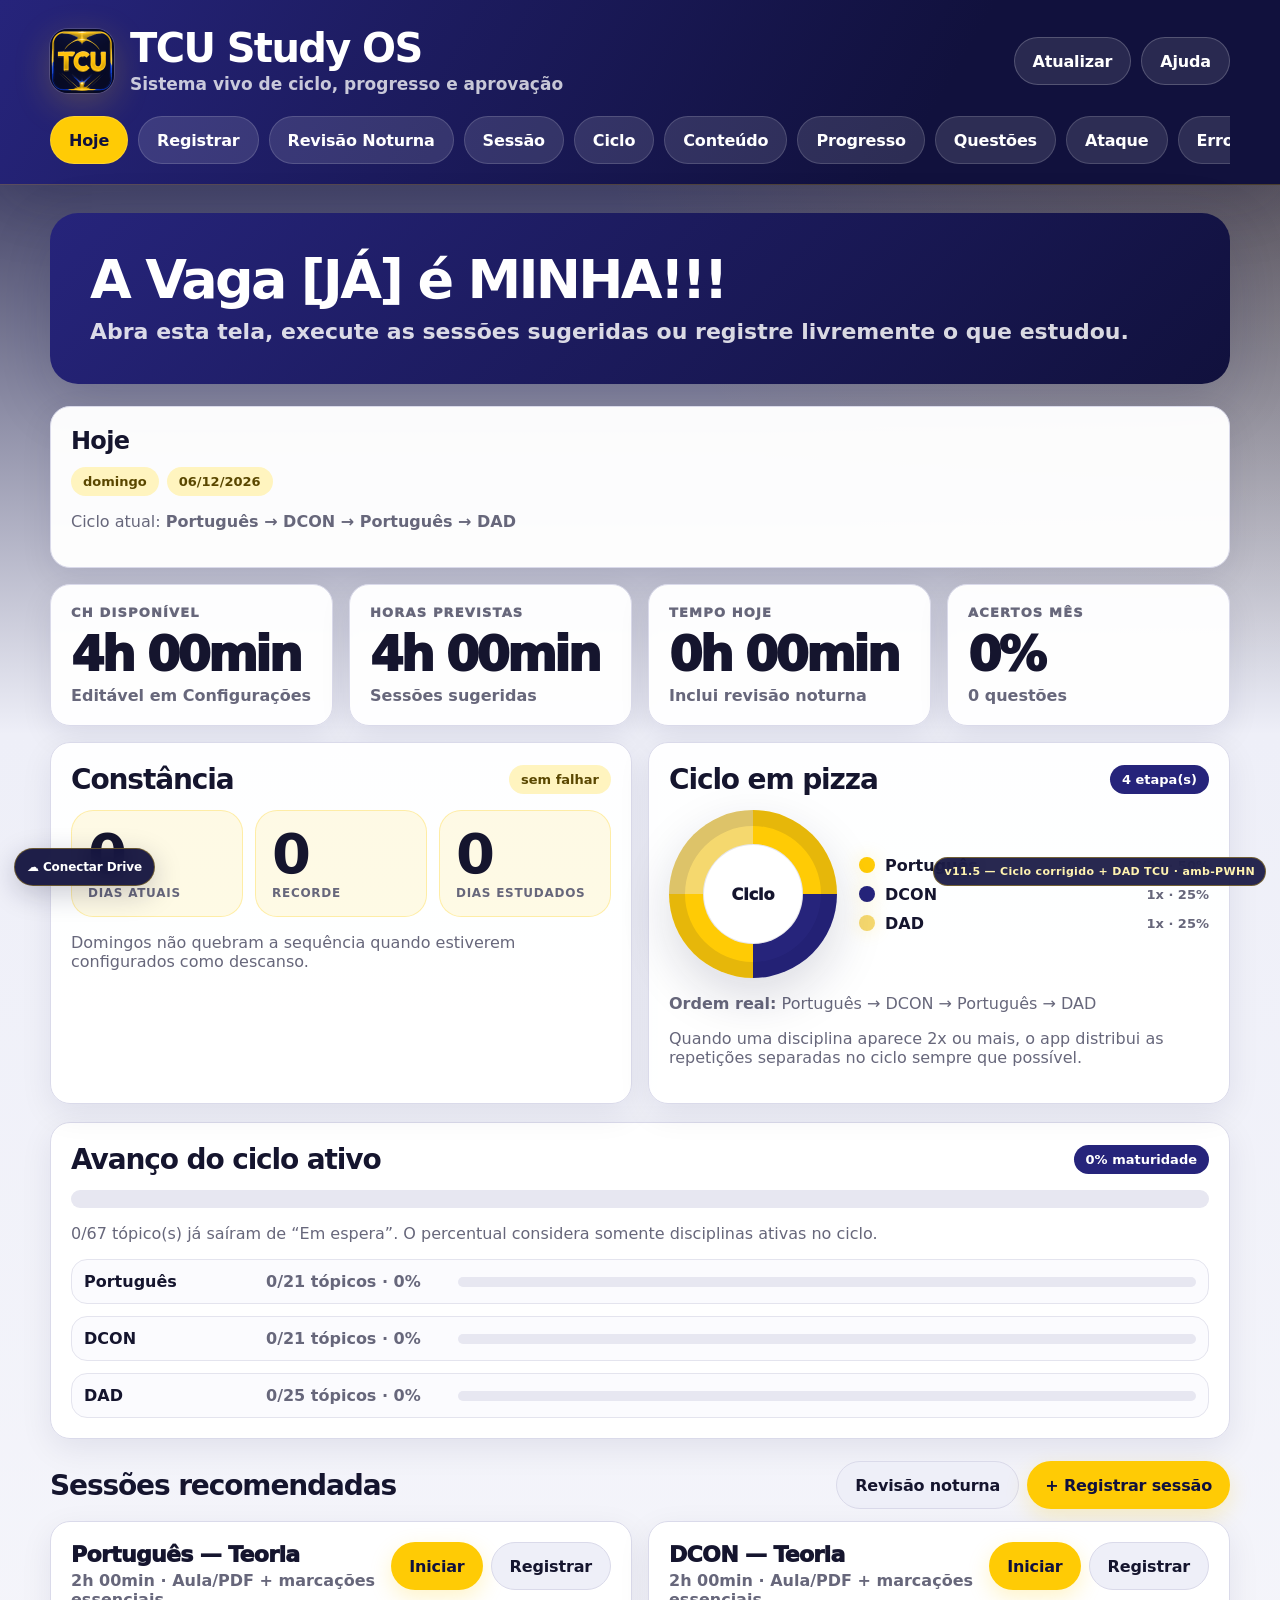
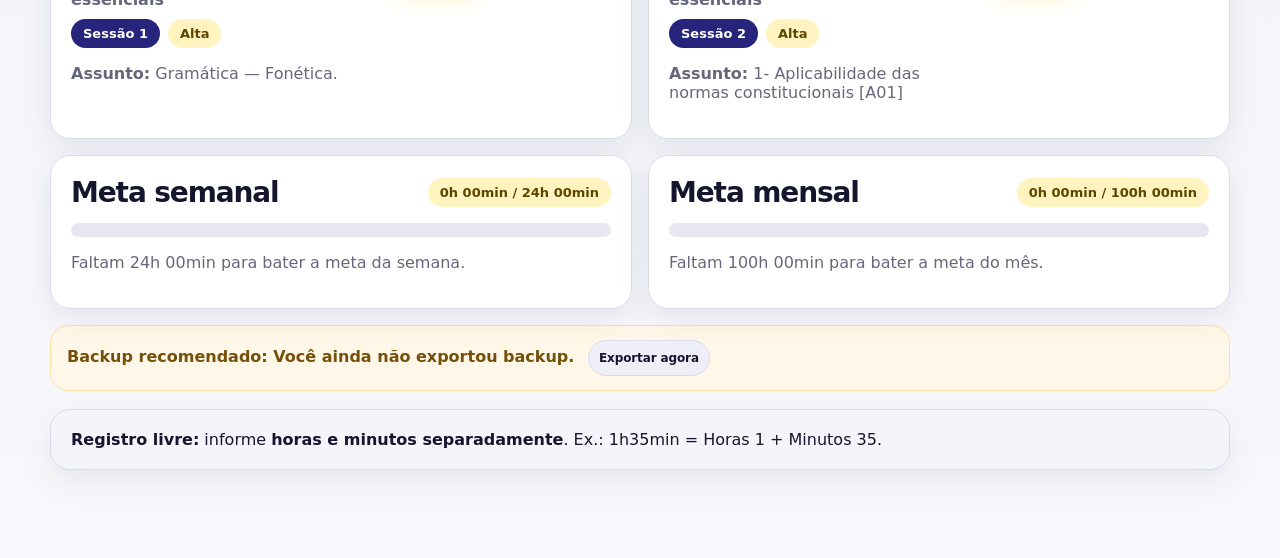
==== commit ce81ff4f: "chore: invalidar cache da nova grade TI Total" ====
--- a/index.html
+++ b/index.html
@@ -20,7 +20,7 @@
   <!-- v11.5: a etiqueta [NÃO TCU] fica visível, mas não interfere na deduplicação do catálogo. -->
   <script src="non-tcu-normalize-v11-5.js?v=11.5" defer></script>
   <!-- v11.5: cria os cursos que faltarem, corrige o ciclo e marca extras de DAD antes de o app ler o estado local. -->
-  <script src="study-plan-v11-5.js?v=11.7" defer></script>
+  <script src="study-plan-v11-5.js?v=11.9-ti-ramon-20261103" defer></script>
   <script src="app.js?v=11.8" defer></script>
   <script src="theme-tcu-blue-gold.js?v=11.5" defer></script>
   <!-- Mantém o hotfix do Client ID OAuth validado na v11.3.1. -->
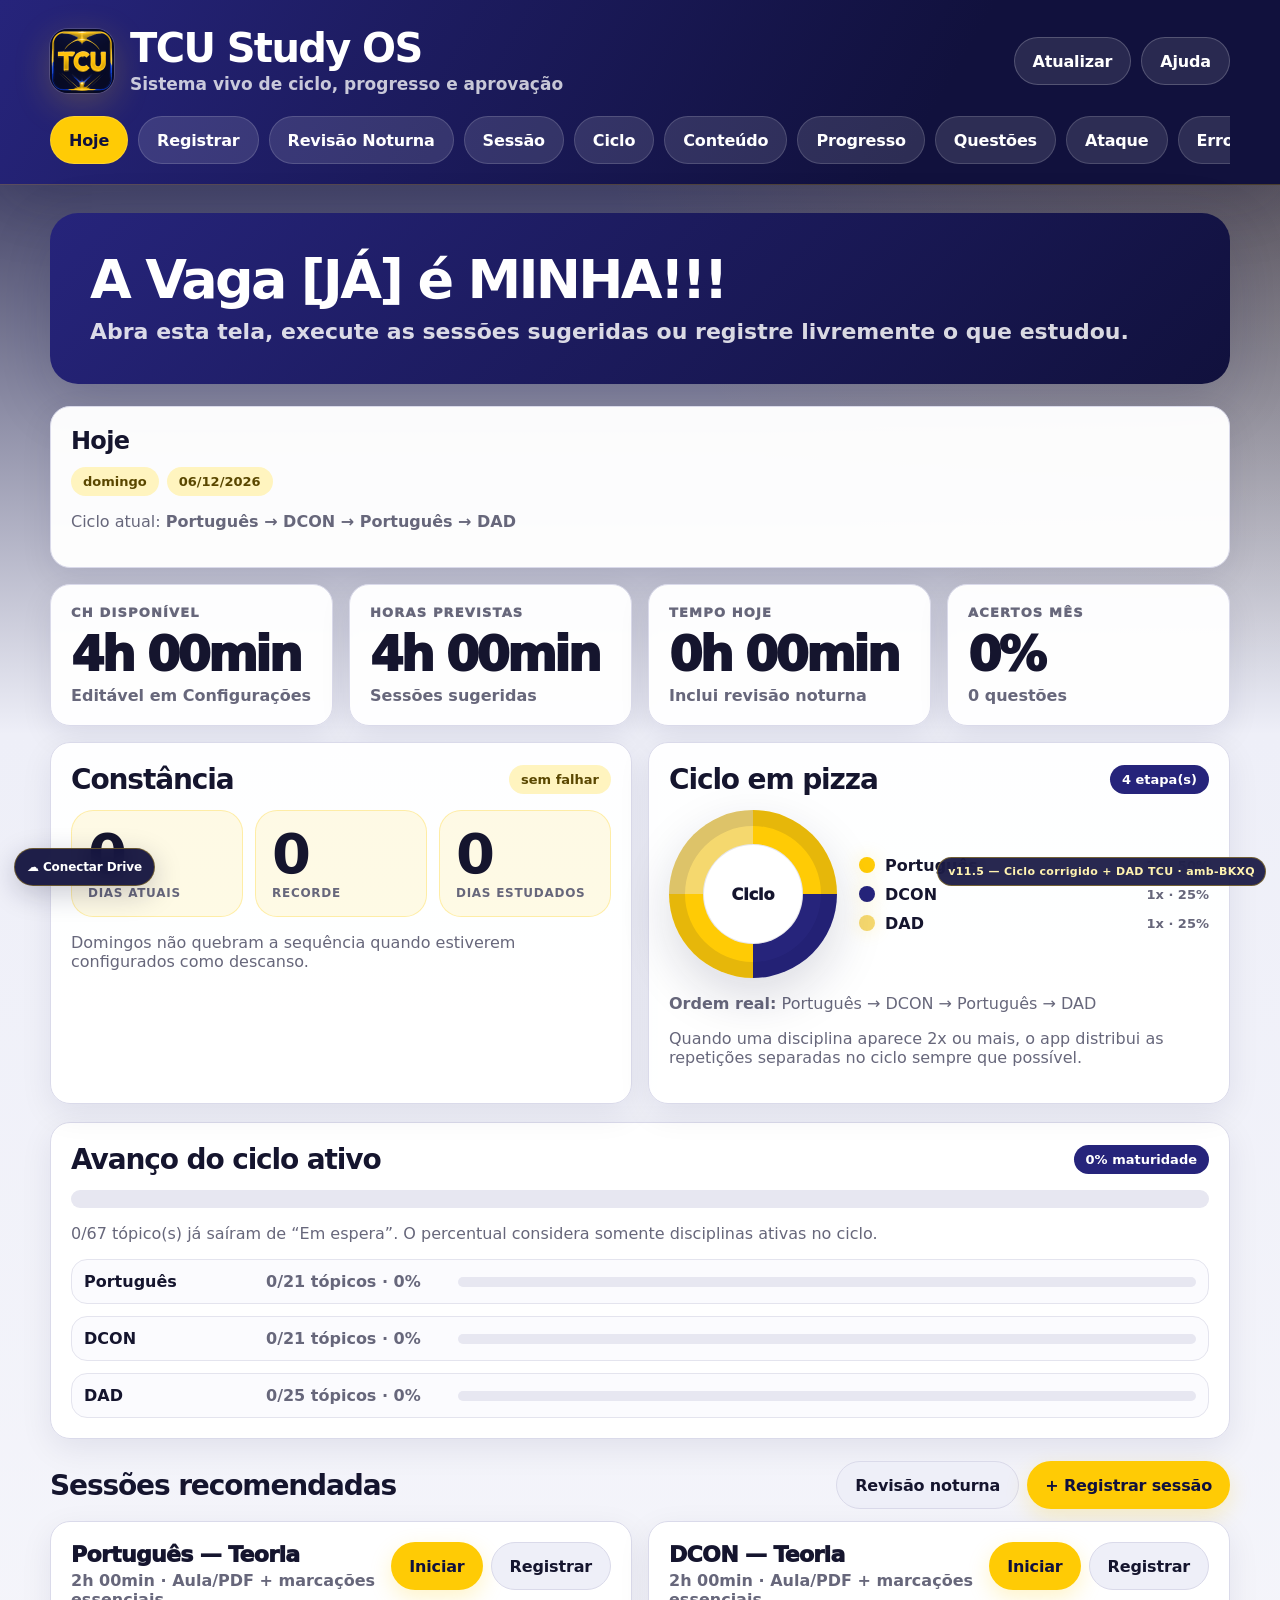
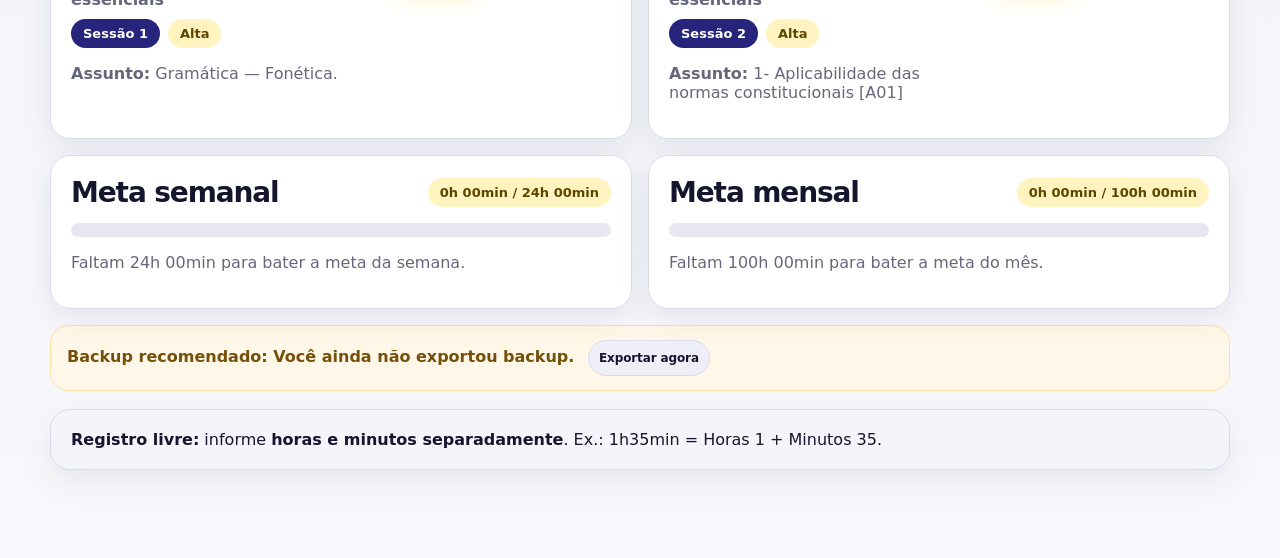
==== commit 87774e62: "feat(branding): official green alien icon for TCU PWA and Metodo ET" ====
--- a/index.html
+++ b/index.html
@@ -8,9 +8,9 @@
   <meta name="apple-mobile-web-app-status-bar-style" content="black-translucent" />
   <meta name="apple-mobile-web-app-title" content="TCU Study OS" />
   <title>TCU Study OS</title>
-  <link rel="manifest" href="manifest.webmanifest" />
-  <link rel="icon" type="image/svg+xml" href="assets/icons/favicon-v11-blue-gold.svg?v=11.5" />
-  <link rel="apple-touch-icon" href="assets/icons/logo-v11-azul-dourado.png?v=11.5" />
+  <link rel="manifest" href="manifest.webmanifest?v=20261103" />
+  <link rel="icon" type="image/png" sizes="32x32" href="assets/icons/tcu-alien-icon-32.png?v=20261103" />
+  <link rel="apple-touch-icon" sizes="180x180" href="assets/icons/tcu-alien-icon-180.png?v=20261103" />
   <link rel="stylesheet" href="styles.css?v=11.8" />
   <link rel="stylesheet" href="drive-sync.css?v=11.5" />
 </head>
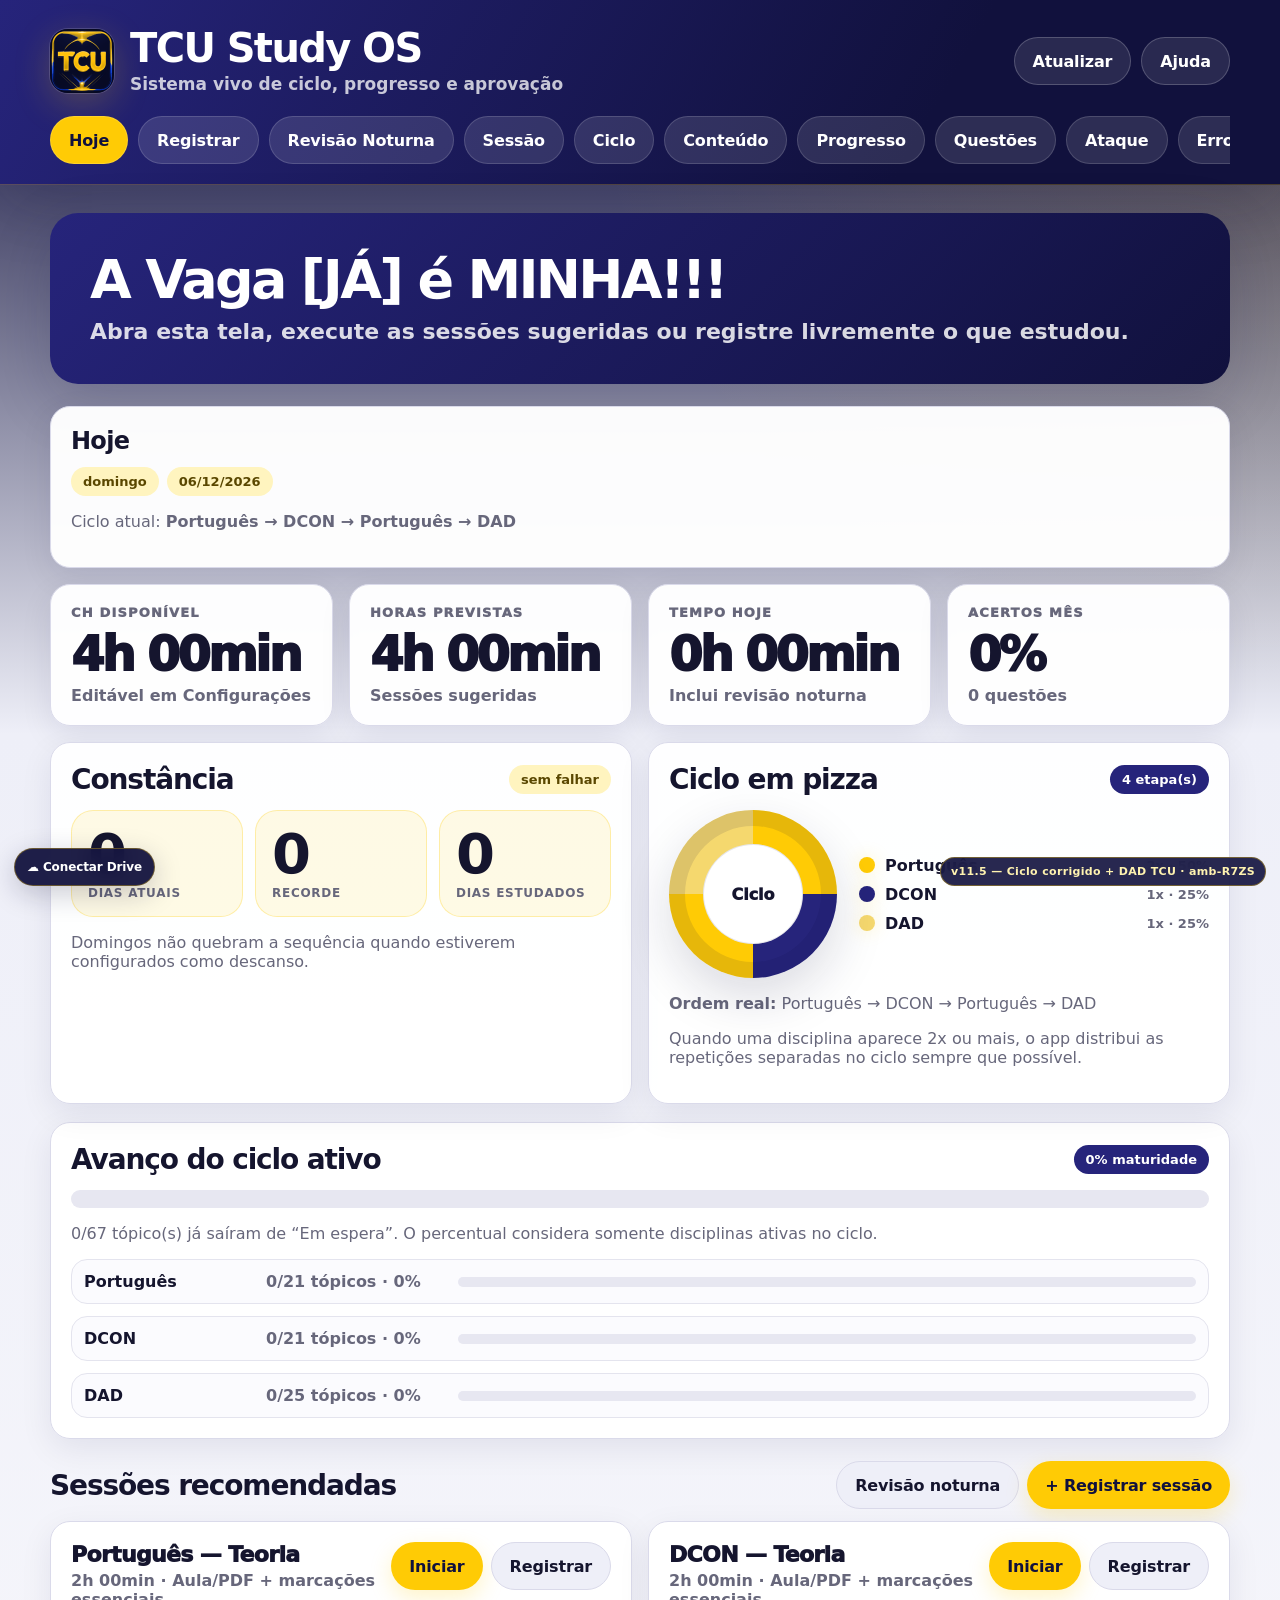
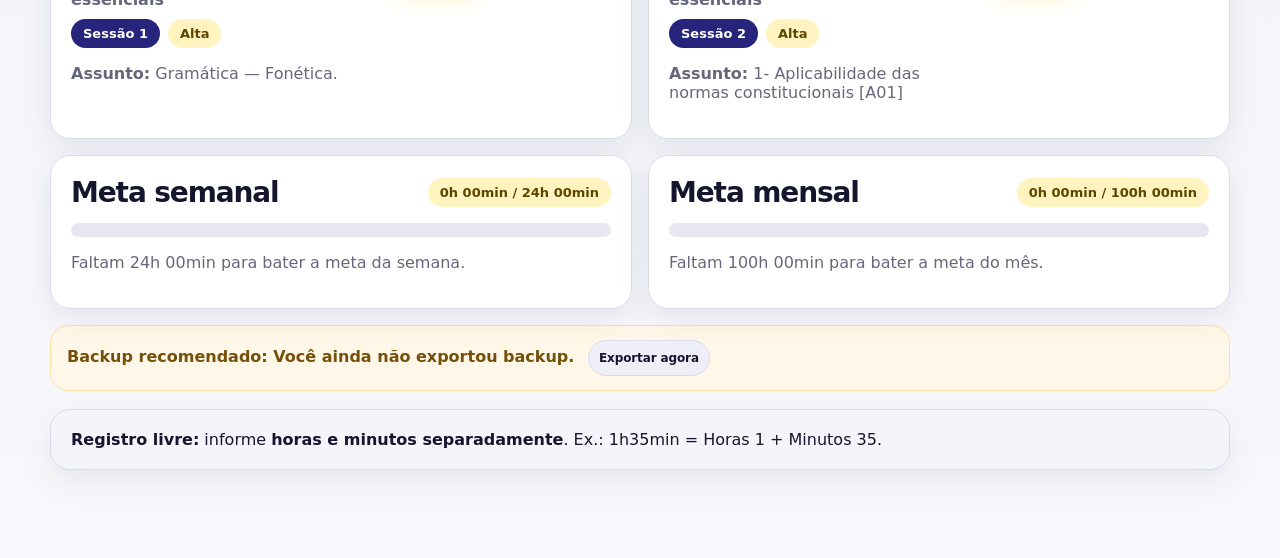
==== commit 7c7cdb12: "fix(branding): exact original user-supplied alien icon for both TCU app entries" ====
--- a/index.html
+++ b/index.html
@@ -8,9 +8,9 @@
   <meta name="apple-mobile-web-app-status-bar-style" content="black-translucent" />
   <meta name="apple-mobile-web-app-title" content="TCU Study OS" />
   <title>TCU Study OS</title>
-  <link rel="manifest" href="manifest.webmanifest?v=20261103" />
-  <link rel="icon" type="image/png" sizes="32x32" href="assets/icons/tcu-alien-icon-32.png?v=20261103" />
-  <link rel="apple-touch-icon" sizes="180x180" href="assets/icons/tcu-alien-icon-180.png?v=20261103" />
+  <link rel="manifest" href="manifest.webmanifest?v=20261103-original" />
+  <link rel="icon" type="image/png" href="assets/icons/tcu-icone-original-exato.png?v=20261103-original" />
+  <link rel="apple-touch-icon" href="assets/icons/tcu-icone-original-exato.png?v=20261103-original" />
   <link rel="stylesheet" href="styles.css?v=11.8" />
   <link rel="stylesheet" href="drive-sync.css?v=11.5" />
 </head>
